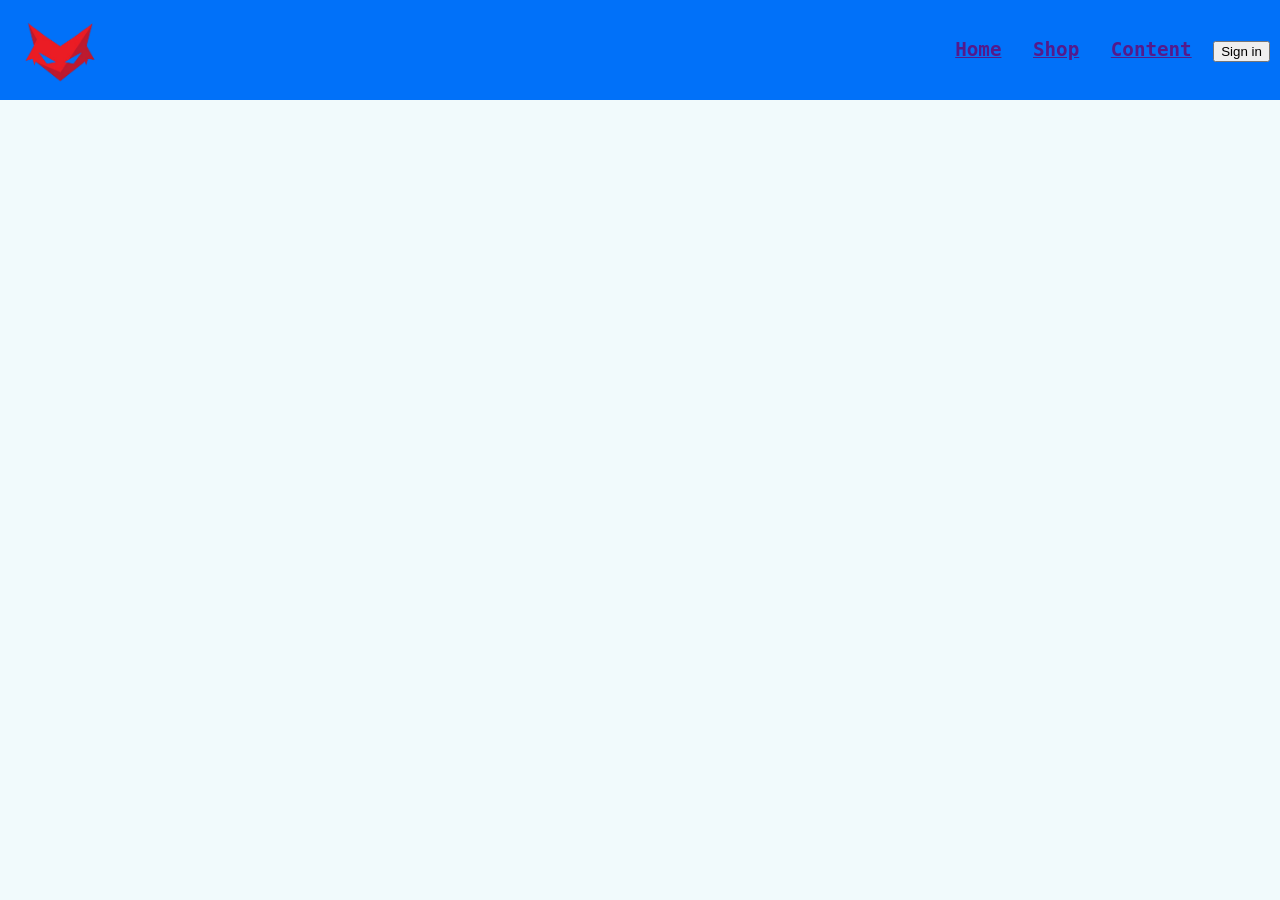
==== Practice/00_recovering/index.html @ aede9c9e "Recovering" ====
<!doctype html>

  <head>
    <meta charset="UTF-8" />
    <meta name="viewport" content="width=;, initial-scale=1.0" />
    <title>Dark Store</title>
    <link rel="stylesheet" href="style.css" />
  </head>
  <body>
    <div class="landing">
        <div class="header">
            <img class="logo" src="imgs/logo-removebg-preview.png" alt="LOGO"> 
            
            <div class="menu">
                <a href="">Home</a>
                <a href="">Shop</a>
                <a href="">Content</a>
                <button>Sign in</button>
            </div>
        </div>
    </div>
    <script src="main.js"></script>
  </body>
</html>
---- Practice/00_recovering/style.css ----
/* *{


} */

body{
    font-family:monospace;
    font-size: 1.2rem;
    margin: 0;
    background-color: #F1FAFC;
} 

.landing{
    background-color: #0171f9;

}

.header{
    display: flex;
    justify-content: space-between;
    align-items: center;
    padding: 0px 10px;
}

.landing > .header > .menu > a{
    padding: 0px 10px;
    font-weight: 800;
}

.header > .logo{
    width: 100px;
}
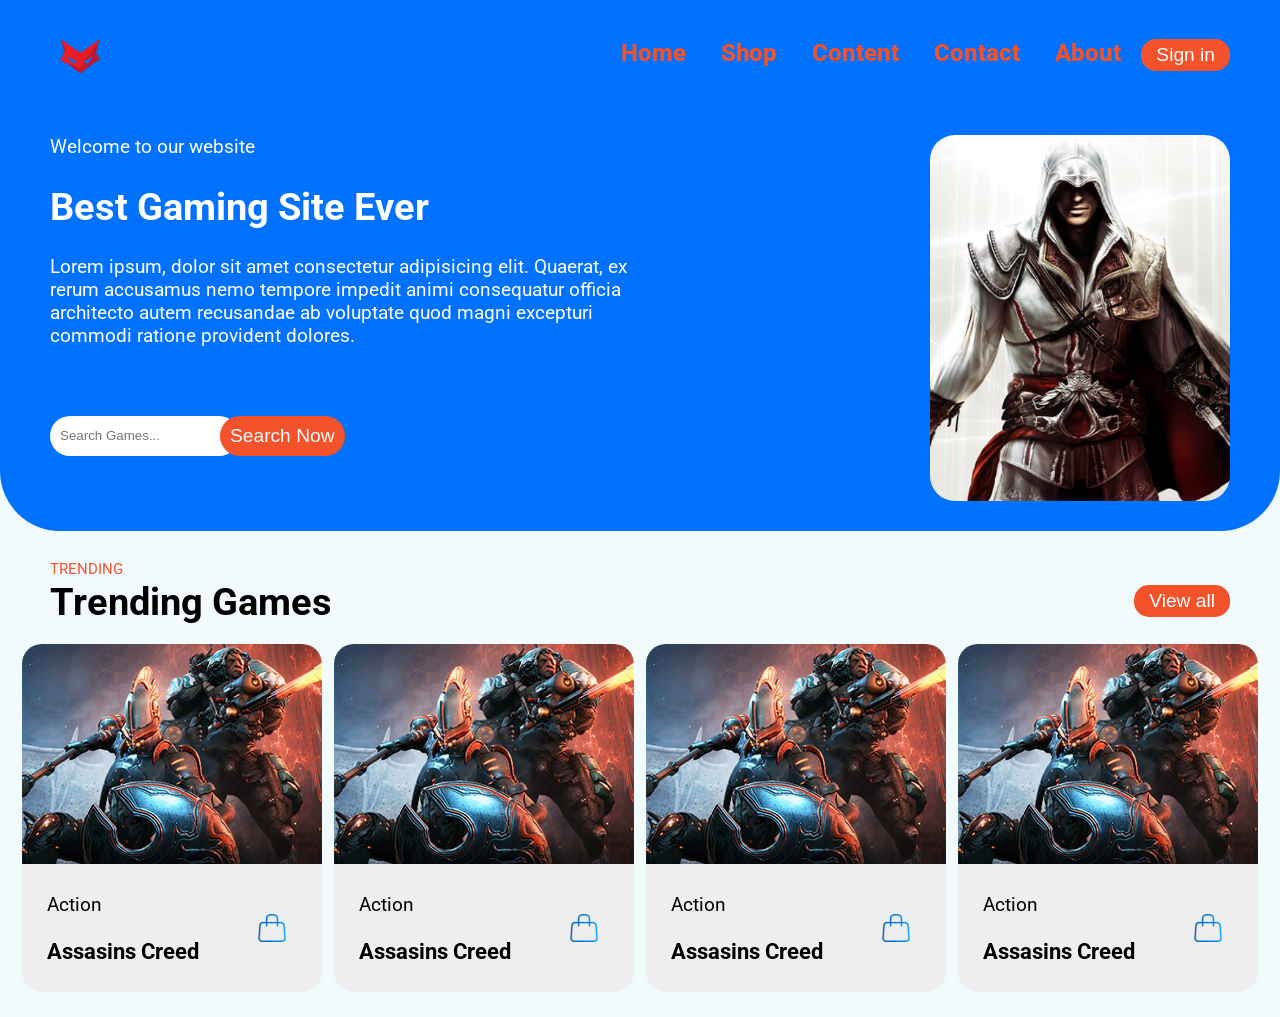
==== commit b4013486: "Updates" ====
--- a/Practice/00_recovering/index.html
+++ b/Practice/00_recovering/index.html
@@ -1,24 +1,113 @@
 <!doctype html>
 
   <head>
+    <!-- FONTS -->
+    
+    <!-- ROBOTO -->
+    <link rel="preconnect" href="https://fonts.googleapis.com">
+<link rel="preconnect" href="https://fonts.gstatic.com" crossorigin>
+<link href="https://fonts.googleapis.com/css2?family=Roboto:ital,wght@0,100..900;1,100..900&display=swap" rel="stylesheet">
     <meta charset="UTF-8" />
     <meta name="viewport" content="width=;, initial-scale=1.0" />
     <title>Dark Store</title>
     <link rel="stylesheet" href="style.css" />
   </head>
   <body>
-    <div class="landing">
-        <div class="header">
-            <img class="logo" src="imgs/logo-removebg-preview.png" alt="LOGO"> 
-            
-            <div class="menu">
-                <a href="">Home</a>
-                <a href="">Shop</a>
-                <a href="">Content</a>
-                <button>Sign in</button>
+    <!-- Start Header -->
+      <div class="header">
+          <img class="logo" src="imgs/logo-removebg-preview.png" alt="LOGO"> 
+          
+          <div class="links">
+              <a href="">Home</a>
+              <a href="">Shop</a>
+              <a href="">Content</a>
+              <a href="">Contact</a>
+              <a href="">About</a>
+              <button class="btn">Sign in</button>
+          </div>
+      </div>
+    <!-- End Header -->
+
+    <!-- Start Landing -->
+      <div class="landing-page">
+        <div class="landing-page-content">
+          <span>Welcome to our website</span>
+          <h1>Best Gaming Site Ever</h1>
+          <p>Lorem ipsum, dolor sit amet consectetur adipisicing elit. Quaerat, ex rerum accusamus nemo tempore impedit animi consequatur officia architecto autem recusandae ab voluptate quod magni excepturi commodi ratione provident dolores.</p>
+          <div class="search">
+            <input placeholder="Search Games..." type="text" >
+            <button  class="btn">Search Now</button>
+          </div>
+        </div>
+          <div class="img-container">
+            <img src="imgs/banner-image.jpg" alt="">
+          </div>
+      </div>
+     <!-- End Landing -->
+
+
+     <!-- Start Trending Games -->
+      <div class="trending-container">
+        <span>Trending</span>
+        <div class="trending-header">
+          <h1>Trending Games</h1>
+          <button class="btn">View all</button>
+        </div>
+        <div class="trending-cards">
+          <div class="card">
+            <img class="thumb" src="imgs/trending-01.jpg" alt="">
+            <div class="card-info">
+              <div class="card-name">
+                <p>Action</p>
+                <h3>Assasins Creed</h3>
+              </div>
+              <a href="">
+                <img src="imgs/online-shopping.png" alt="">
+              </a>
             </div>
+          </div>
+          <div class="card">
+            <img class="thumb" src="imgs/trending-01.jpg" alt="">
+            <div class="card-info">
+              <div class="card-name">
+                <p>Action</p>
+                <h3>Assasins Creed</h3>
+              </div>
+              <a href="">
+                <img src="imgs/online-shopping.png" alt="">
+              </a>
+            </div>
+
+          </div>
+          <div class="card">
+            <img class="thumb" src="imgs/trending-01.jpg" alt="">
+            <div class="card-info">
+              <div class="card-name">
+                <p>Action</p>
+                <h3>Assasins Creed</h3>
+              </div>
+              <a href="">
+                <img src="imgs/online-shopping.png" alt="">
+              </a>
+            </div>
+
+          </div>
+          <div class="card">
+            <img class="thumb" src="imgs/trending-01.jpg" alt="">
+            <div class="card-info">
+              <div class="card-name">
+                <p>Action</p>
+                <h3>Assasins Creed</h3>
+              </div>
+              <a href="">
+                <img src="imgs/online-shopping.png" alt="">
+              </a>
+            </div>
+
+          </div>
         </div>
-    </div>
+      </div>
+     <!-- End Trending Games -->
     <script src="main.js"></script>
   </body>
-</html>
+    </html>
--- a/Practice/00_recovering/style.css
+++ b/Practice/00_recovering/style.css
@@ -1,33 +1,159 @@
- /* *{
+/* *{
+    margin: 0;
+} */
 
 
-} */
+:root{
+    /* Padding Roots */
+    --main-padding: 25px 50px;
+    --btn-padding: 5px 15px;
+    /* Colors Roots */
+    --blue: #0171ff;
+    --blue-hover: #3b3bff;
+    --red: #f3522a;
+    --red-hover:#EE626B;
+    --text-color: #ffffff;
+}
 
 body{
-    font-family:monospace;
+    font-family:'Roboto', sans-serif;
     font-size: 1.2rem;
     margin: 0;
     background-color: #F1FAFC;
 } 
 
-.landing{
-    background-color: #0171f9;
 
+
+.btn{
+    background: var(--red);
+    font-size: 1.2rem;
+    border-radius: 15px;
+    padding: var(--btn-padding);
+    color: #ffffff;
+    border: none;
+    font-weight: 500;
+}
+.btn:hover{
+    background-color: var(--red-hover);
 }
 
+
+
 .header{
+    background-color: var(--blue);
     display: flex;
     justify-content: space-between;
     align-items: center;
-    padding: 0px 10px;
-}
-
-.landing > .header > .menu > a{
-    padding: 0px 10px;
-    font-weight: 800;
+    padding: var(--main-padding);
+    font-style: none;
 }
 
 .header > .logo{
-    width: 100px;
+    width: 60px;
 }
 
+
+.header > .links > a{
+    padding: var(--btn-padding);
+    font-size: 1.5rem;
+    font-weight: 800;
+    color: var(--red);
+    text-decoration: none;
+}
+
+.header .links a:hover{
+    background-color: var(--blue-hover);
+    border-radius: 15px;
+}
+
+.landing-page > .titles{
+    color: var(red);
+}
+
+.landing-page{
+    display: flex;
+    padding: var(--main-padding);
+    justify-content: space-between;
+    align-items: center;
+    background-color: var(--blue);
+    color: var(--text-color);
+    border-radius: 0px 0px 60px 60px
+}
+
+.landing-page .search input{
+    height: 40px;
+    padding: 0 10px;
+    border: none;
+    outline: none;
+    border-radius: 50px;
+    margin: 50px 0px;
+}
+
+.landing-page .search button{
+    position: absolute;
+    left: 220px;
+    padding: 0 10px;
+    height: 40px;
+    border-radius: 50px;
+    margin: 50px 0px;
+}
+
+.landing-page .landing-page-content{
+    width: 600px;
+}
+
+.landing-page .img-container img{
+    border-radius: 25px;
+    width: 300px;
+}
+
+.trending-container{
+    padding: var(--main-padding);
+}
+
+.trending-container .trending-header{
+    display: flex;
+    justify-content: space-between;
+    align-items: center;
+
+}
+.trending-container .trending-header h1{
+    margin: 0;
+}
+
+
+.trending-container span{
+    color: var(--red);
+    text-transform: uppercase;
+    font-size: 0.8em;
+}
+
+
+.trending-cards{
+    display:flex;
+    gap: 12px;
+    align-items: center;
+    justify-content: center;
+}
+
+.card{
+    margin-top: 20px;
+    width: 300px;
+    background-color: #eee;
+    border-radius: 20px;
+}
+
+.card .thumb{
+    border-radius: 20px 20px 0 0 ;
+}
+
+.card-info{
+    display: flex;
+    justify-content: space-between;
+    padding: 5px 25px;
+    align-items: center;
+}
+
+.card-info img{
+    width: 50px;
+}
